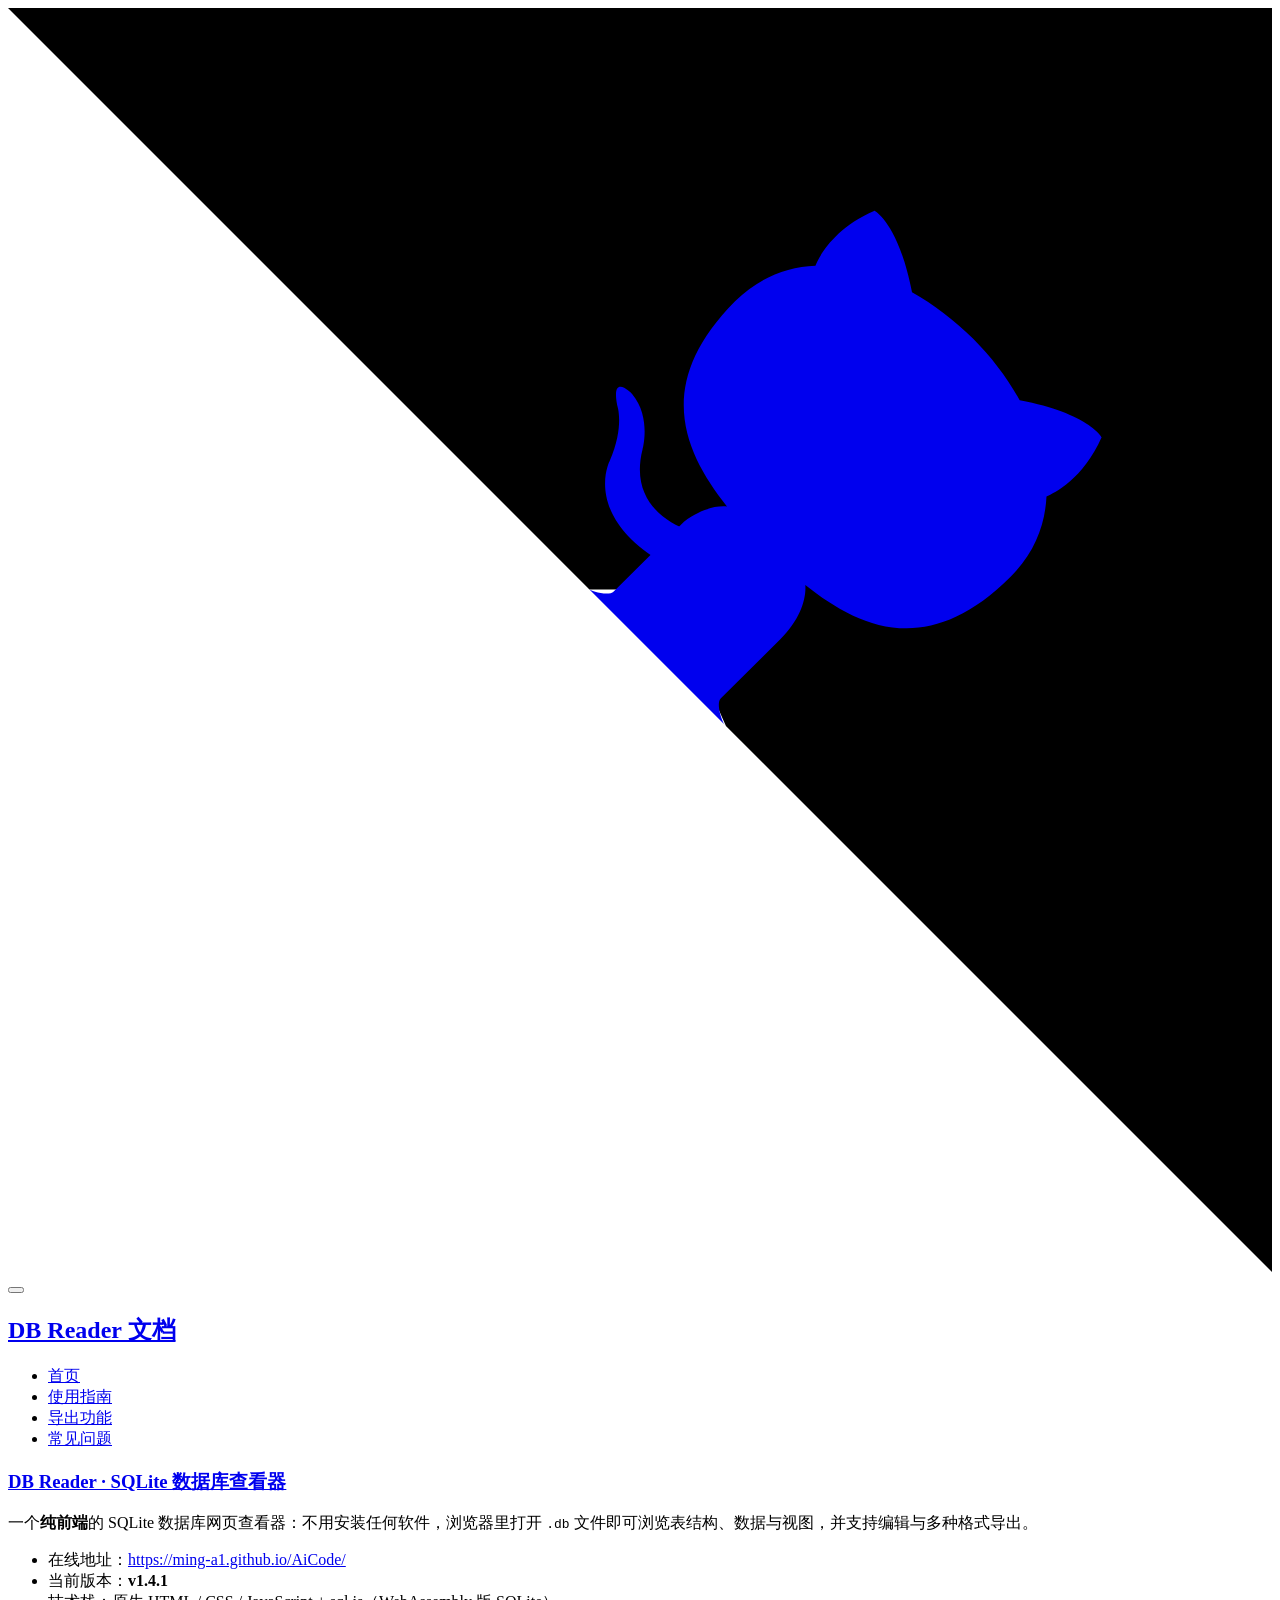
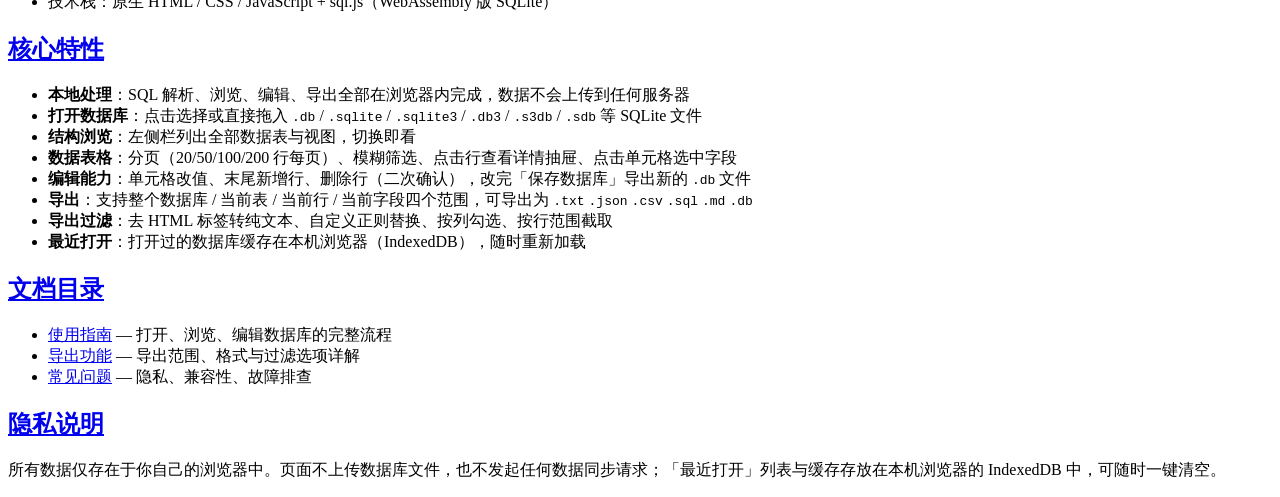
==== docs/index.html @ fb3d4467 "Add docsify documentation site under docs/" ====
<!DOCTYPE html>
<html lang="zh-CN">
<head>
  <meta charset="UTF-8">
  <meta name="viewport" content="width=device-width, initial-scale=1, viewport-fit=cover">
  <title>DB Reader 文档</title>
  <link rel="icon" href="data:image/svg+xml,<svg xmlns='http://www.w3.org/2000/svg' viewBox='0 0 16 16'><rect width='16' height='16' rx='3' fill='%23141414'/></svg>">
</head>
<body>
  <div id="app">加载中…</div>
  <script src="docsify.min.js"></script>
  <script src="search.min.js"></script>
  <script>
    window.$docsify = {
      name: 'DB Reader 文档',
      repo: 'ming-a1/AiCode',
      loadSidebar: true,
      homepage: 'Home.md',
      subMaxLevel: 3,
      auto2top: true,
      alias: { '/.*/_sidebar.md': '/_sidebar.md' },
      search: { placeholder: '搜索文档', noData: '没有结果', depth: 3 }
    }
  </script>
</body>
</html>
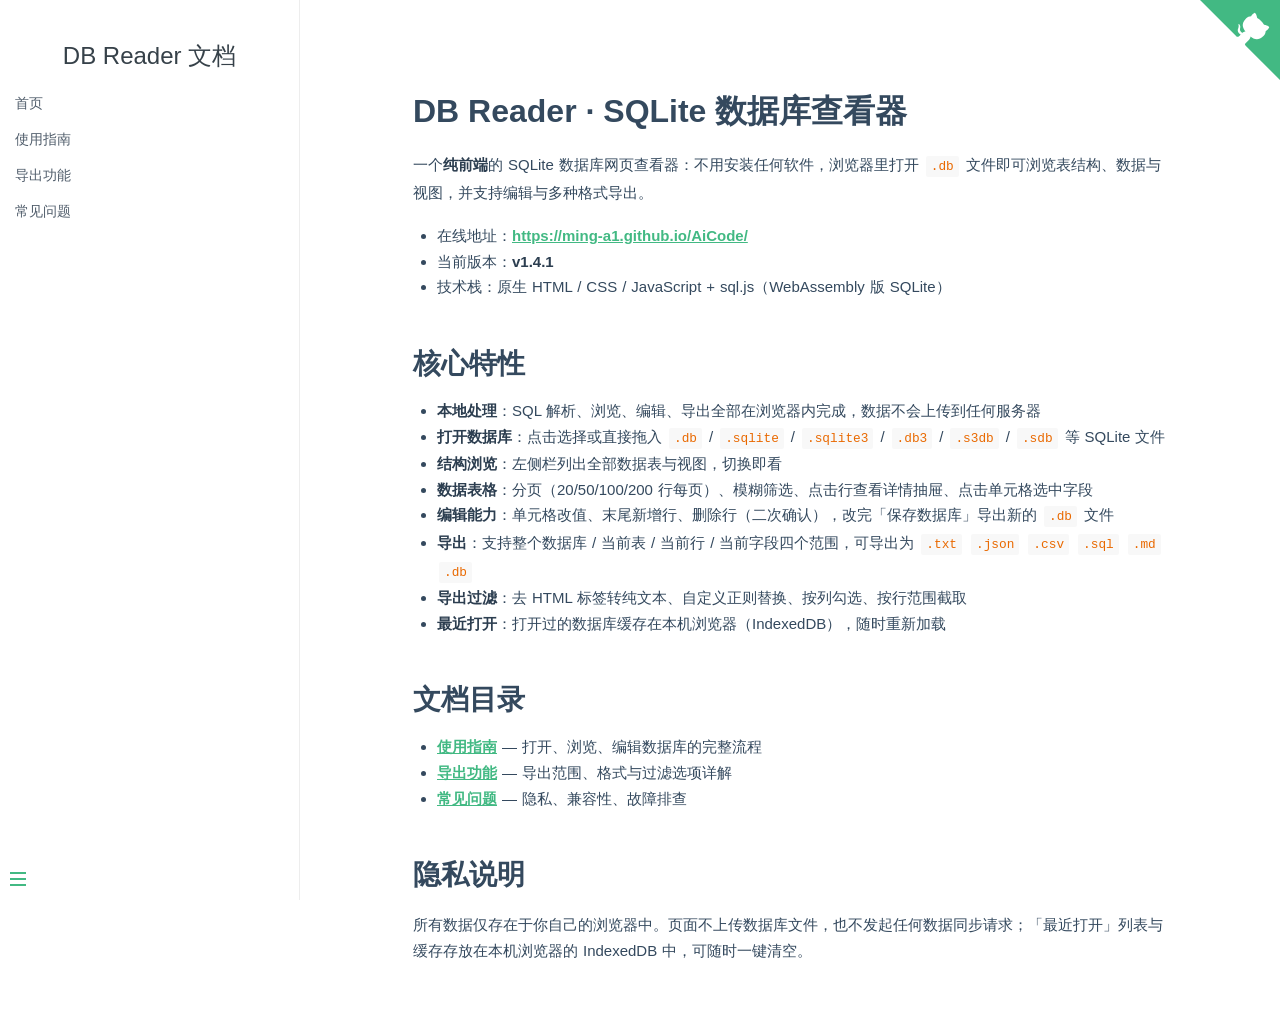
==== commit 1edb78b5: "Restructure docs: js/css folders, add docsify theme" ====
--- a/docs/index.html
+++ b/docs/index.html
@@ -5,11 +5,12 @@
   <meta name="viewport" content="width=device-width, initial-scale=1, viewport-fit=cover">
   <title>DB Reader 文档</title>
   <link rel="icon" href="data:image/svg+xml,<svg xmlns='http://www.w3.org/2000/svg' viewBox='0 0 16 16'><rect width='16' height='16' rx='3' fill='%23141414'/></svg>">
+  <link rel="stylesheet" href="css/theme.css">
 </head>
 <body>
   <div id="app">加载中…</div>
-  <script src="docsify.min.js"></script>
-  <script src="search.min.js"></script>
+  <script src="js/docsify.min.js"></script>
+  <script src="js/search.min.js"></script>
   <script>
     window.$docsify = {
       name: 'DB Reader 文档',
--- a/docs/css/theme.css
+++ b/docs/css/theme.css
@@ -0,0 +1 @@
+*{-webkit-font-smoothing:antialiased;-webkit-overflow-scrolling:touch;-webkit-tap-highlight-color:rgba(0,0,0,0);-webkit-text-size-adjust:none;-webkit-touch-callout:none;box-sizing:border-box}body:not(.ready){overflow:hidden}body:not(.ready) .app-nav,body:not(.ready)>nav,body:not(.ready) [data-cloak]{display:none}div#app{font-size:30px;font-weight:lighter;margin:40vh auto;text-align:center}div#app:empty:before{content:"Loading..."}img.emoji{height:1.2em}img.emoji,span.emoji{vertical-align:middle}span.emoji{font-family:Apple Color Emoji,Segoe UI Emoji,Segoe UI Symbol,Noto Color Emoji;font-size:1.2em}.progress{background-color:#42b983;background-color:var(--theme-color,#42b983);height:2px;left:0;position:fixed;right:0;top:0;transition:width .2s,opacity .4s;width:0;z-index:999999}.search .search-keyword,.search a:hover{color:#42b983;color:var(--theme-color,#42b983)}.search .search-keyword{font-style:normal;font-weight:700}body,html{height:100%}body{-moz-osx-font-smoothing:grayscale;-webkit-font-smoothing:antialiased;color:#34495e;font-family:Source Sans Pro,Helvetica Neue,Arial,sans-serif;font-size:15px;letter-spacing:0;margin:0;overflow-x:hidden}img{max-width:100%}a[disabled]{cursor:not-allowed;opacity:.6}kbd{border:1px solid #ccc;border-radius:3px;display:inline-block;font-size:12px!important;line-height:12px;margin-bottom:3px;padding:3px 5px;vertical-align:middle}li input[type=checkbox]{margin:0 .2em .25em 0;vertical-align:middle}.app-nav{margin:25px 60px 0 0;position:absolute;right:0;text-align:right;z-index:10}.app-nav.no-badge{margin-right:25px}.app-nav p{margin:0}.app-nav>a{margin:0 1rem;padding:5px 0}.app-nav li,.app-nav ul{display:inline-block;list-style:none;margin:0}.app-nav a{color:inherit;font-size:16px;text-decoration:none;transition:color .3s}.app-nav a.active,.app-nav a:hover{color:#42b983;color:var(--theme-color,#42b983)}.app-nav a.active{border-bottom:2px solid #42b983;border-bottom:2px solid var(--theme-color,#42b983)}.app-nav li{display:inline-block;margin:0 1rem;padding:5px 0;position:relative;cursor:pointer}.app-nav li ul{background-color:#fff;border:1px solid;border-color:#ddd #ddd #ccc;border-radius:4px;box-sizing:border-box;display:none;max-height:calc(100vh - 61px);overflow-y:auto;padding:10px 0;position:absolute;right:-15px;text-align:left;top:100%;white-space:nowrap}.app-nav li ul li{display:block;font-size:14px;line-height:1rem;margin:8px 14px;white-space:nowrap}.app-nav li ul a{display:block;font-size:inherit;margin:0;padding:0}.app-nav li ul a.active{border-bottom:0}.app-nav li:hover ul{display:block}.github-corner{border-bottom:0;position:fixed;right:0;text-decoration:none;top:0;z-index:1}.github-corner:hover .octo-arm{animation:octocat-wave .56s ease-in-out}.github-corner svg{color:#fff;fill:#42b983;fill:var(--theme-color,#42b983);height:80px;width:80px}main{display:block;position:relative;width:100vw;height:100%;z-index:0}main.hidden{display:none}.anchor{display:inline-block;text-decoration:none;transition:all .3s}.anchor span{color:#34495e}.anchor:hover{text-decoration:underline}.sidebar{border-right:1px solid rgba(0,0,0,.07);overflow-y:auto;padding:40px 0 0;position:absolute;top:0;bottom:0;left:0;transition:transform .25s ease-out;width:300px;z-index:20}.sidebar>h1{margin:0 auto 1rem;font-size:1.5rem;font-weight:300;text-align:center}.sidebar>h1 a{color:inherit;text-decoration:none}.sidebar>h1 .app-nav{display:block;position:static}.sidebar .sidebar-nav{line-height:2em;padding-bottom:40px}.sidebar li.collapse .app-sub-sidebar{display:none}.sidebar ul{margin:0 0 0 15px;padding:0}.sidebar li>p{font-weight:700;margin:0}.sidebar ul,.sidebar ul li{list-style:none}.sidebar ul li a{border-bottom:none;display:block}.sidebar ul li ul{padding-left:20px}.sidebar::-webkit-scrollbar{width:4px}.sidebar::-webkit-scrollbar-thumb{background:transparent;border-radius:4px}.sidebar:hover::-webkit-scrollbar-thumb{background:hsla(0,0%,53.3%,.4)}.sidebar:hover::-webkit-scrollbar-track{background:hsla(0,0%,53.3%,.1)}.sidebar-toggle{background-color:transparent;background-color:hsla(0,0%,100%,.8);border:0;outline:none;padding:10px;position:absolute;bottom:0;left:0;text-align:center;transition:opacity .3s;width:284px;z-index:30;cursor:pointer}.sidebar-toggle:hover .sidebar-toggle-button{opacity:.4}.sidebar-toggle span{background-color:#42b983;background-color:var(--theme-color,#42b983);display:block;margin-bottom:4px;width:16px;height:2px}body.sticky .sidebar,body.sticky .sidebar-toggle{position:fixed}.content{padding-top:60px;position:absolute;top:0;right:0;bottom:0;left:300px;transition:left .25s ease}.markdown-section{margin:0 auto;max-width:80%;padding:30px 15px 40px;position:relative}.markdown-section>*{box-sizing:border-box;font-size:inherit}.markdown-section>:first-child{margin-top:0!important}.markdown-section hr{border:none;border-bottom:1px solid #eee;margin:2em 0}.markdown-section iframe{border:1px solid #eee;width:1px;min-width:100%}.markdown-section table{border-collapse:collapse;border-spacing:0;display:block;margin-bottom:1rem;overflow:auto;width:100%}.markdown-section th{font-weight:700}.markdown-section td,.markdown-section th{border:1px solid #ddd;padding:6px 13px}.markdown-section tr{border-top:1px solid #ccc}.markdown-section p.tip,.markdown-section tr:nth-child(2n){background-color:#f8f8f8}.markdown-section p.tip{border-bottom-right-radius:2px;border-left:4px solid #f66;border-top-right-radius:2px;margin:2em 0;padding:12px 24px 12px 30px;position:relative}.markdown-section p.tip:before{background-color:#f66;border-radius:100%;color:#fff;content:"!";font-family:Dosis,Source Sans Pro,Helvetica Neue,Arial,sans-serif;font-size:14px;font-weight:700;left:-12px;line-height:20px;position:absolute;height:20px;width:20px;text-align:center;top:14px}.markdown-section p.tip code{background-color:#efefef}.markdown-section p.tip em{color:#34495e}.markdown-section p.warn{background:rgba(66,185,131,.1);border-radius:2px;padding:1rem}.markdown-section ul.task-list>li{list-style-type:none}body.close .sidebar{transform:translateX(-300px)}body.close .sidebar-toggle{width:auto}body.close .content{left:0}@media print{.app-nav,.github-corner,.sidebar,.sidebar-toggle{display:none}}@media screen and (max-width:768px){.github-corner,.sidebar,.sidebar-toggle{position:fixed}.app-nav{margin-top:16px}.app-nav li ul{top:30px}main{height:auto;min-height:100vh;overflow-x:hidden}.sidebar{left:-300px;transition:transform .25s ease-out}.content{left:0;max-width:100vw;position:static;padding-top:20px;transition:transform .25s ease}.app-nav,.github-corner{transition:transform .25s ease-out}.sidebar-toggle{background-color:transparent;width:auto;padding:30px 30px 10px 10px}body.close .sidebar{transform:translateX(300px)}body.close .sidebar-toggle{background-color:hsla(0,0%,100%,.8);transition:background-color 1s;width:284px;padding:10px}body.close .content{transform:translateX(300px)}body.close .app-nav,body.close .github-corner{display:none}.github-corner:hover .octo-arm{animation:none}.github-corner .octo-arm{animation:octocat-wave .56s ease-in-out}}@keyframes octocat-wave{0%,to{transform:rotate(0)}20%,60%{transform:rotate(-25deg)}40%,80%{transform:rotate(10deg)}}section.cover{position:relative;align-items:center;background-position:50%;background-repeat:no-repeat;background-size:cover;min-height:100vh;width:100%;display:none}section.cover.show{display:flex}section.cover.has-mask .mask{background-color:#fff;opacity:.8;position:absolute;top:0;bottom:0;width:100%}section.cover .cover-main{flex:1;margin:0 16px;text-align:center;position:relative}section.cover a{color:inherit}section.cover a,section.cover a:hover{text-decoration:none}section.cover p{line-height:1.5rem;margin:1em 0}section.cover h1{color:inherit;font-size:2.5rem;font-weight:300;margin:.625rem 0 2.5rem;position:relative;text-align:center}section.cover h1 a{display:block}section.cover h1 small{bottom:-.4375rem;font-size:1rem;position:absolute}section.cover blockquote{font-size:1.5rem;text-align:center}section.cover ul{line-height:1.8;list-style-type:none;margin:1em auto;max-width:500px;padding:0}section.cover .cover-main>p:last-child a{border-radius:2rem;border:1px solid #42b983;border-color:var(--theme-color,#42b983);box-sizing:border-box;color:#42b983;color:var(--theme-color,#42b983);display:inline-block;font-size:1.05rem;letter-spacing:.1rem;margin:.5rem 1rem;padding:.75em 2rem;text-decoration:none;transition:all .15s ease}section.cover .cover-main>p:last-child a:last-child{background-color:#42b983;background-color:var(--theme-color,#42b983);color:#fff}section.cover .cover-main>p:last-child a:last-child:hover{color:inherit;opacity:.8}section.cover .cover-main>p:last-child a:hover{color:inherit}section.cover blockquote>p>a{border-bottom:2px solid #42b983;border-bottom:2px solid var(--theme-color,#42b983);transition:color .3s}section.cover blockquote>p>a:hover{color:#42b983;color:var(--theme-color,#42b983)}.sidebar,body{background-color:#fff}.sidebar{color:#364149}.sidebar li{margin:6px 0}.sidebar ul li a{color:#505d6b;font-size:14px;font-weight:400;overflow:hidden;text-decoration:none;text-overflow:ellipsis;white-space:nowrap}.sidebar ul li a:hover{text-decoration:underline}.sidebar ul li ul{padding:0}.sidebar ul li.active>a{border-right:2px solid;color:#42b983;color:var(--theme-color,#42b983);font-weight:600}.app-sub-sidebar li:before{content:"-";padding-right:4px;float:left}.markdown-section h1,.markdown-section h2,.markdown-section h3,.markdown-section h4,.markdown-section strong{color:#2c3e50;font-weight:600}.markdown-section a{color:#42b983;color:var(--theme-color,#42b983);font-weight:600}.markdown-section h1{font-size:2rem;margin:0 0 1rem}.markdown-section h2{font-size:1.75rem;margin:45px 0 .8rem}.markdown-section h3{font-size:1.5rem;margin:40px 0 .6rem}.markdown-section h4{font-size:1.25rem}.markdown-section h5{font-size:1rem}.markdown-section h6{color:#777;font-size:1rem}.markdown-section figure,.markdown-section p{margin:1.2em 0}.markdown-section ol,.markdown-section p,.markdown-section ul{line-height:1.6rem;word-spacing:.05rem}.markdown-section ol,.markdown-section ul{padding-left:1.5rem}.markdown-section blockquote{border-left:4px solid #42b983;border-left:4px solid var(--theme-color,#42b983);color:#858585;margin:2em 0;padding-left:20px}.markdown-section blockquote p{font-weight:600;margin-left:0}.markdown-section iframe{margin:1em 0}.markdown-section em{color:#7f8c8d}.markdown-section code,.markdown-section output:after,.markdown-section pre{font-family:Roboto Mono,Monaco,courier,monospace}.markdown-section code,.markdown-section pre{background-color:#f8f8f8}.markdown-section output,.markdown-section pre{margin:1.2em 0;position:relative}.markdown-section output,.markdown-section pre>code{border-radius:2px;display:block}.markdown-section output:after,.markdown-section pre>code{-moz-osx-font-smoothing:initial;-webkit-font-smoothing:initial}.markdown-section code{border-radius:2px;color:#e96900;margin:0 2px;padding:3px 5px;white-space:pre-wrap}.markdown-section>:not(h1):not(h2):not(h3):not(h4):not(h5):not(h6) code{font-size:.8rem}.markdown-section pre{padding:0 1.4rem;line-height:1.5rem;overflow:auto;word-wrap:normal}.markdown-section pre>code{color:#525252;font-size:.8rem;padding:2.2em 5px;line-height:inherit;margin:0 2px;max-width:inherit;overflow:inherit;white-space:inherit}.markdown-section output{padding:1.7rem 1.4rem;border:1px dotted #ccc}.markdown-section output>:first-child{margin-top:0}.markdown-section output>:last-child{margin-bottom:0}.markdown-section code:after,.markdown-section code:before,.markdown-section output:after,.markdown-section output:before{letter-spacing:.05rem}.markdown-section output:after,.markdown-section pre:after{color:#ccc;font-size:.6rem;font-weight:600;height:15px;line-height:15px;padding:5px 10px 0;position:absolute;right:0;text-align:right;top:0;content:attr(data-lang)}.token.cdata,.token.comment,.token.doctype,.token.prolog{color:#8e908c}.token.namespace{opacity:.7}.token.boolean,.token.number{color:#c76b29}.token.punctuation{color:#525252}.token.property{color:#c08b30}.token.tag{color:#2973b7}.token.string{color:#42b983;color:var(--theme-color,#42b983)}.token.selector{color:#6679cc}.token.attr-name{color:#2973b7}.language-css .token.string,.style .token.string,.token.entity,.token.url{color:#22a2c9}.token.attr-value,.token.control,.token.directive,.token.unit{color:#42b983;color:var(--theme-color,#42b983)}.token.function,.token.keyword{color:#e96900}.token.atrule,.token.regex,.token.statement{color:#22a2c9}.token.placeholder,.token.variable{color:#3d8fd1}.token.deleted{text-decoration:line-through}.token.inserted{border-bottom:1px dotted #202746;text-decoration:none}.token.italic{font-style:italic}.token.bold,.token.important{font-weight:700}.token.important{color:#c94922}.token.entity{cursor:help}code .token{-moz-osx-font-smoothing:initial;-webkit-font-smoothing:initial;min-height:1.5rem;position:relative;left:auto}
